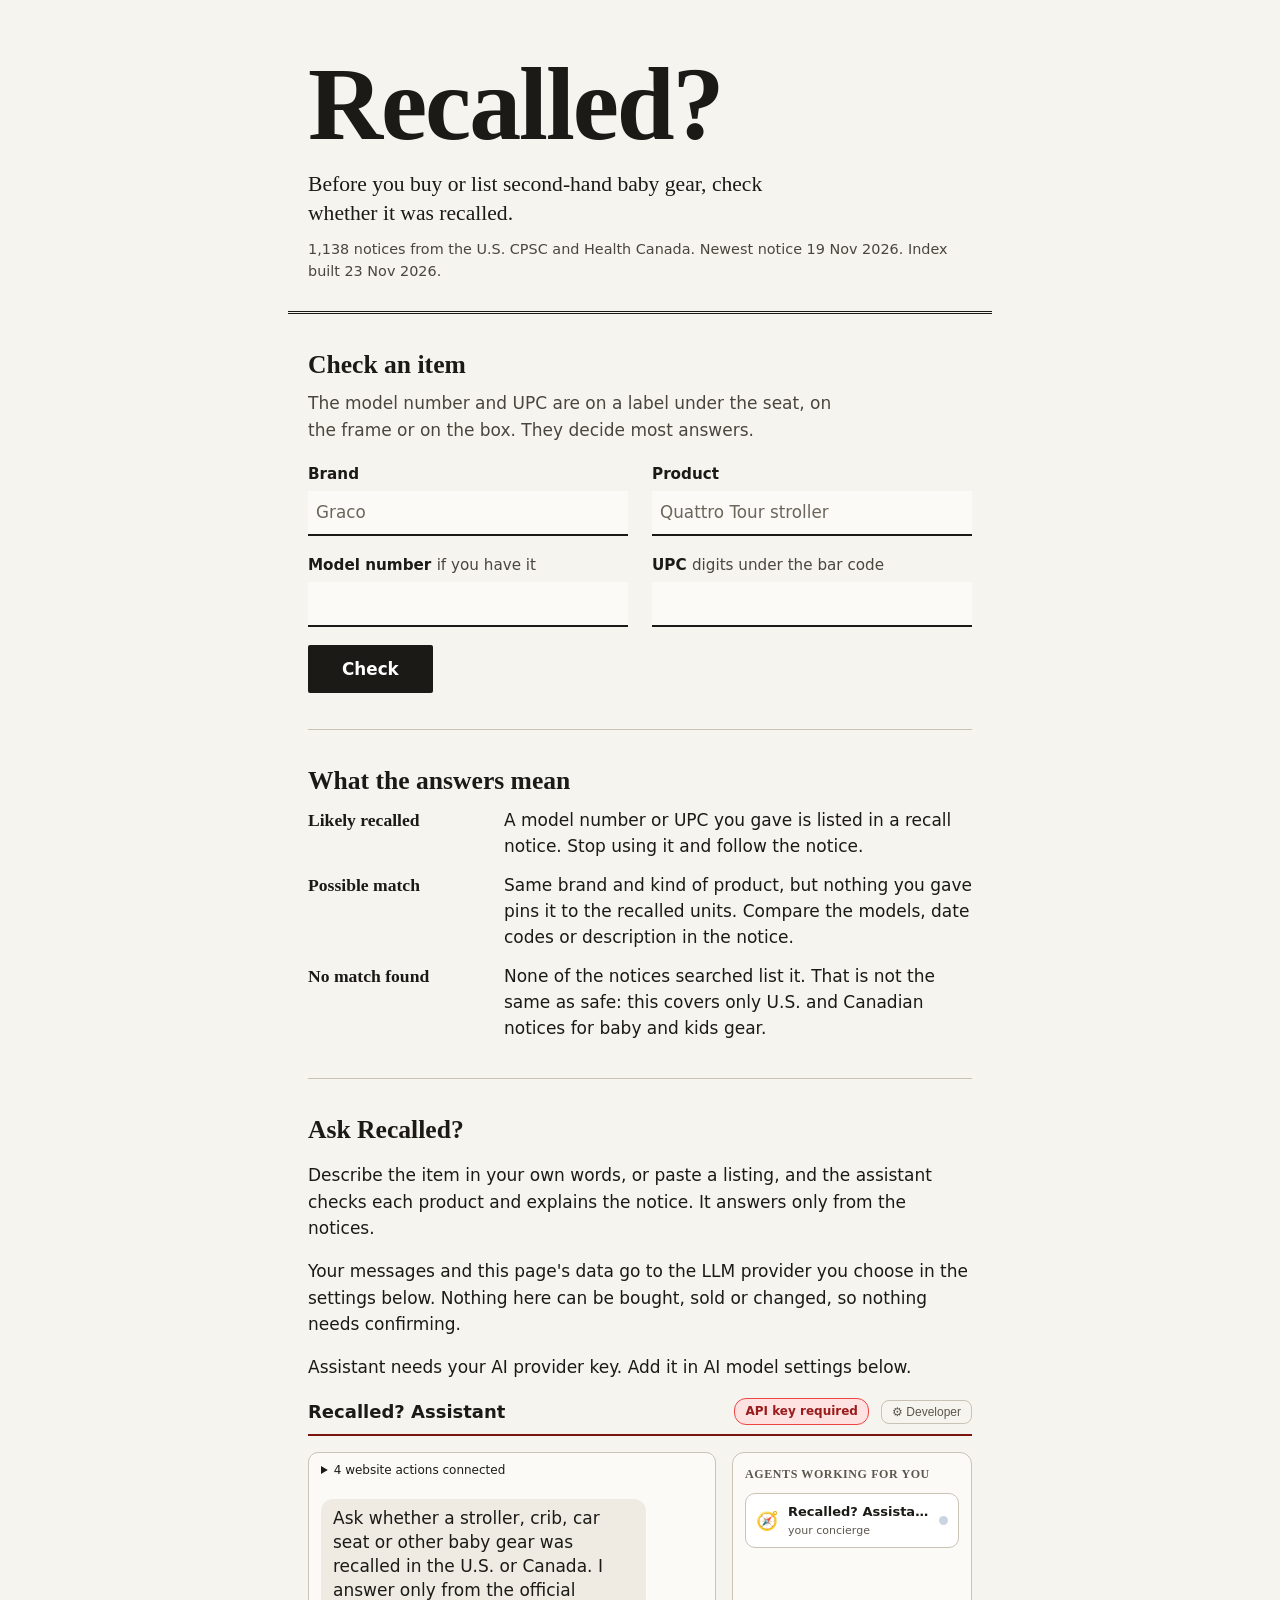
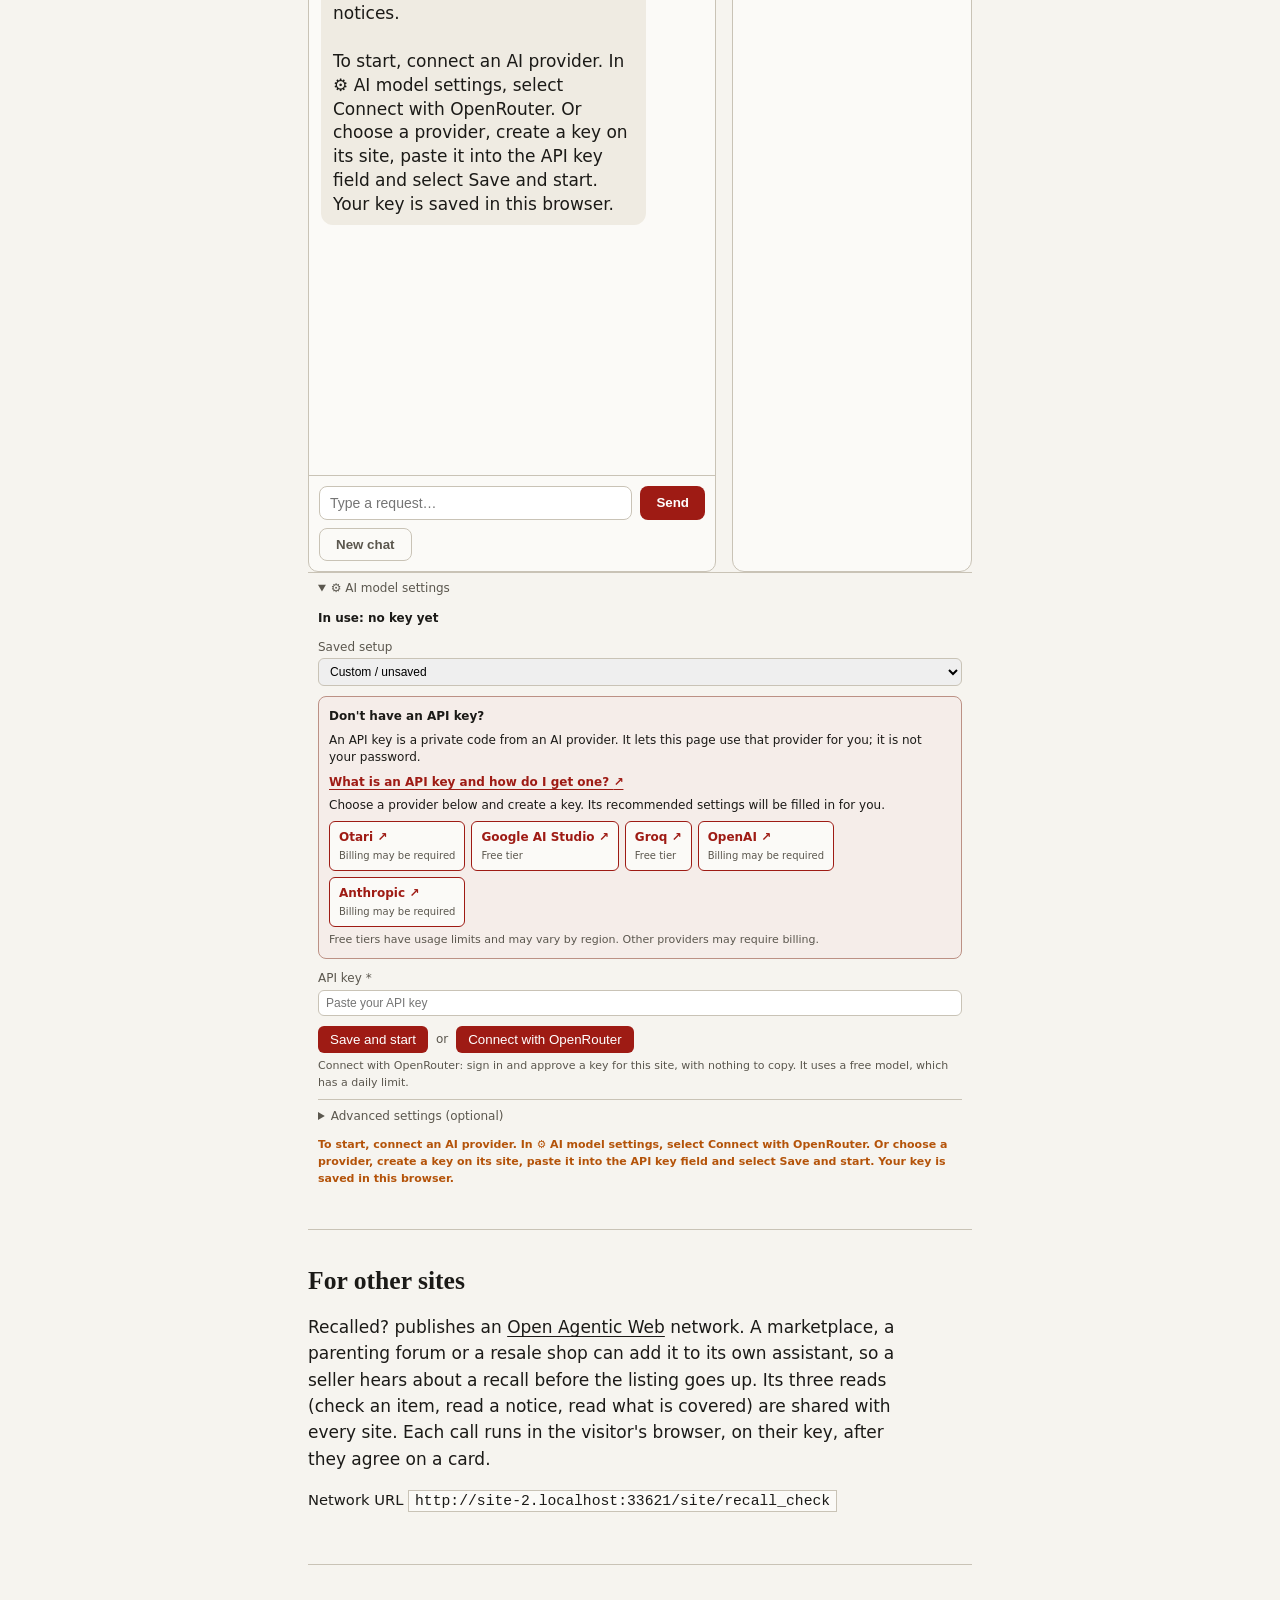
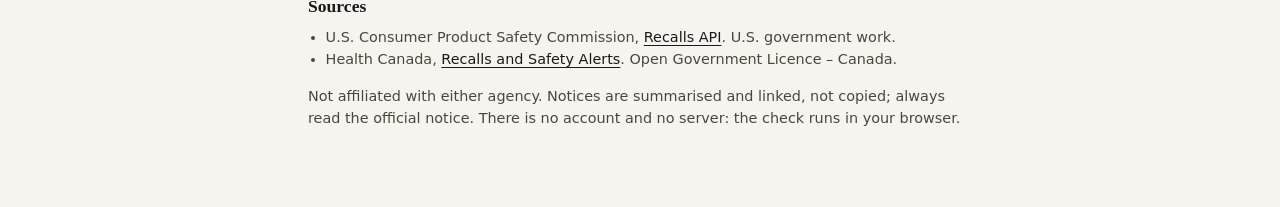
==== site/index.html @ dd5a56bc "Main site: check page, recall_check agent network, bridge shares three public reads, 16 tests" ====
<!doctype html>
<html lang="en">
<head>
  <meta charset="utf-8">
  <meta name="viewport" content="width=device-width, initial-scale=1">
  <title>Recalled? Check second-hand baby gear against official recall notices</title>
  <meta name="description" content="Before you buy or list a used stroller, crib, car seat or high chair, check it against U.S. CPSC and Health Canada recall notices. Free, no account, and any marketplace's assistant can ask it too.">
  <link rel="stylesheet" href="styles.css">
  <link rel="stylesheet" href="assistant.css">
  <link rel="icon" href="favicon.svg" type="image/svg+xml">
  <script type="module" src="js/app.js"></script>
  <script type="module" src="site.js"></script>
</head>
<body>
  <header class="masthead">
    <h1>Recalled?</h1>
    <p class="lede">Before you buy or list second-hand baby gear, check whether it was recalled.</p>
    <p class="dataline">
      <span id="data-count">1,138</span> notices from the U.S. CPSC and Health Canada.
      Newest notice <span id="data-newest">19 Nov 2026</span>. Index built <span id="data-built">23 Nov 2026</span>.
    </p>
  </header>

  <main>
    <section class="check" aria-labelledby="check-heading">
      <h2 id="check-heading">Check an item</h2>
      <p class="hint">The model number and UPC are on a label under the seat, on the frame or on the box. They decide most answers.</p>
      <form id="check-form" novalidate>
        <div class="row">
          <label for="q-brand">Brand</label>
          <input id="q-brand" name="brand" type="text" maxlength="80" autocomplete="off" placeholder="Graco">
        </div>
        <div class="row">
          <label for="q-product">Product</label>
          <input id="q-product" name="product" type="text" maxlength="120" autocomplete="off" placeholder="Quattro Tour stroller">
        </div>
        <div class="row">
          <label for="q-model">Model number <span class="opt">if you have it</span></label>
          <input id="q-model" name="model" type="text" maxlength="40" autocomplete="off" spellcheck="false">
        </div>
        <div class="row">
          <label for="q-upc">UPC <span class="opt">digits under the bar code</span></label>
          <input id="q-upc" name="upc" type="text" maxlength="20" inputmode="numeric" autocomplete="off">
        </div>
        <p id="check-error" class="error" role="alert" hidden></p>
        <button type="submit">Check</button>
      </form>
    </section>

    <section id="result" class="result" aria-labelledby="result-level" hidden>
      <h2 id="result-level" tabindex="-1">No match found</h2>
      <p id="result-meaning" class="meaning"></p>
      <ol id="result-list" class="matches"></ol>
      <p id="result-searched" class="searched"></p>
    </section>

    <section class="levels" aria-labelledby="levels-heading">
      <h2 id="levels-heading">What the answers mean</h2>
      <dl>
        <dt>Likely recalled</dt>
        <dd>A model number or UPC you gave is listed in a recall notice. Stop using it and follow the notice.</dd>
        <dt>Possible match</dt>
        <dd>Same brand and kind of product, but nothing you gave pins it to the recalled units. Compare the models, date codes or description in the notice.</dd>
        <dt>No match found</dt>
        <dd>None of the notices searched list it. That is not the same as safe: this covers only U.S. and Canadian notices for baby and kids gear.</dd>
      </dl>
    </section>

    <section id="assistant" class="assistant" aria-labelledby="assistant-heading">
      <h2 id="assistant-heading">Ask Recalled?</h2>
      <p>Describe the item in your own words, or paste a listing, and the assistant checks each product and explains the notice. It answers only from the notices.</p>
      <p class="assistant-note">Your messages and this page's data go to the LLM provider you choose in the settings below. Nothing here can be bought, sold or changed, so nothing needs confirming.</p>
      <p id="assistant-status" role="status">Connecting the assistant… If this message stays, the assistant could not load. You can still use the check above.</p>
      <div id="agent-app">
        <div data-ns-slot="header"></div>
        <div class="assistant-panels">
          <div data-ns-slot="chat"></div>
          <div data-ns-slot="agents"></div>
        </div>
        <div data-ns-slot="settings"></div>
      </div>
    </section>

    <section class="for-sites" aria-labelledby="sites-heading">
      <h2 id="sites-heading">For other sites</h2>
      <p>Recalled? publishes an <a href="https://github.com/cognizant-ai-labs/agentic-web">Open Agentic Web</a> network. A marketplace, a parenting forum or a resale shop can add it to its own assistant, so a seller hears about a recall before the listing goes up. Its three reads (check an item, read a notice, read what is covered) are shared with every site. Each call runs in the visitor's browser, on their key, after they agree on a card.</p>
      <p class="netline">Network URL <code id="network-url">recall_check</code></p>
    </section>
  </main>

  <footer class="colophon">
    <h2>Sources</h2>
    <ul>
      <li>U.S. Consumer Product Safety Commission, <a href="https://www.saferproducts.gov/RestWebServices/">Recalls API</a>. U.S. government work.</li>
      <li>Health Canada, <a href="https://open.canada.ca/data/en/dataset/d38de914-c94c-429b-8ab1-8776c31643e3">Recalls and Safety Alerts</a>. Open Government Licence – Canada.</li>
    </ul>
    <p>Not affiliated with either agency. Notices are summarised and linked, not copied; always read the official notice. There is no account and no server: the check runs in your browser.</p>
  </footer>
</body>
</html>
---- site/styles.css ----
/* Recalled? — set like a printed safety notice: one column, ruled sections, black ink and
   one red for the verdict. System fonts only, so nothing is fetched from a font host. */
:root {
  --paper: #f6f4ef;
  --sheet: #fbfaf7;
  --ink: #1b1a17;
  --ink-2: #4a463f;
  --rule: #c9c3b6;
  --red: #9e1b14;
  --amber: #7a4a00;
  --serif: "Iowan Old Style", "Palatino Linotype", Palatino, "Book Antiqua", Georgia, serif;
  --sans: -apple-system, "Segoe UI", system-ui, Roboto, "Helvetica Neue", Arial, sans-serif;
  --mono: ui-monospace, "Cascadia Mono", Consolas, Menlo, monospace;
  --measure: 44rem;
}

* { box-sizing: border-box; }

html { background: var(--paper); color: var(--ink); }

body {
  margin: 0;
  font: 400 1.0625rem/1.55 var(--sans);
  background: var(--paper);
}

a { color: var(--ink); text-decoration-thickness: 1px; text-underline-offset: 3px; }
a:hover { color: var(--red); }

h1, h2, h3 { font-family: var(--serif); font-weight: 700; margin: 0; }

.masthead, main, .colophon {
  max-width: var(--measure);
  margin: 0 auto;
  padding-inline: 20px;
}

/* Masthead: the notice heading. */
.masthead { padding-top: 56px; padding-bottom: 28px; border-bottom: 3px double var(--ink); }
.kicker {
  margin: 0 0 6px;
  font: 600 0.78rem/1.2 var(--sans);
  letter-spacing: 0.08em;
  text-transform: uppercase;
  color: var(--ink-2);
}
.masthead h1 { font-size: clamp(3.4rem, 13vw, 6.5rem); line-height: 0.92; letter-spacing: -0.02em; }
.lede { margin: 18px 0 10px; font: 400 1.35rem/1.35 var(--serif); max-width: 32rem; }
.dataline { margin: 0; font-size: 0.9rem; color: var(--ink-2); }

main > section { padding: 36px 0; border-bottom: 1px solid var(--rule); }
main h2 { font-size: 1.6rem; line-height: 1.2; margin-bottom: 10px; }
.hint { margin: 0 0 20px; color: var(--ink-2); max-width: 34rem; }

/* Form: ruled fields, like a form you fill in by hand. */
#check-form { display: grid; grid-template-columns: 1fr 1fr; gap: 18px 24px; }
.row { display: flex; flex-direction: column; gap: 4px; }
.row label { font-weight: 600; font-size: 0.95rem; }
.opt { font-weight: 400; color: var(--ink-2); }
.row input {
  font: 400 1.05rem/1.4 var(--sans);
  color: var(--ink);
  background: var(--sheet);
  border: 0;
  border-bottom: 2px solid var(--ink);
  border-radius: 0;
  padding: 10px 8px;
  min-height: 44px;
}
.row input::placeholder { color: #6b665c; }
.row input:focus-visible { outline: 3px solid var(--red); outline-offset: 2px; }
#q-model, #q-upc { font-family: var(--mono); letter-spacing: 0.02em; }
.error { grid-column: 1 / -1; margin: 0; color: var(--red); font-weight: 600; }
#check-form button {
  grid-column: 1 / -1;
  justify-self: start;
  font: 700 1.05rem/1 var(--sans);
  color: #fff;
  background: var(--ink);
  border: 0;
  border-radius: 2px;
  padding: 14px 34px;
  min-height: 48px;
  cursor: pointer;
}
#check-form button:hover { background: var(--red); }
#check-form button:focus-visible { outline: 3px solid var(--red); outline-offset: 3px; }

/* Result: the verdict is the largest thing on the page once it exists. */
.result h2 {
  font-size: clamp(2.2rem, 8vw, 3.4rem);
  line-height: 1;
  text-transform: uppercase;
  letter-spacing: 0.01em;
}
.result h2:focus { outline: none; }
.result[data-level="likely"] h2 { color: var(--red); }
.result[data-level="possible"] h2 { color: var(--amber); }
.result[data-level="none"] h2 { color: var(--ink); }
.meaning { font: 400 1.15rem/1.45 var(--serif); margin: 12px 0 8px; max-width: 36rem; }
.searched { font-size: 0.88rem; color: var(--ink-2); margin: 16px 0 0; }

.matches { list-style: none; margin: 18px 0 0; padding: 0; }
.match { background: var(--sheet); border: 1px solid var(--rule); border-left: 6px solid var(--rule); padding: 18px 20px; margin-bottom: 14px; }
.match-likely { border-left-color: var(--red); }
.match-possible { border-left-color: var(--amber); }
.match-meta { margin: 0 0 6px; font-size: 0.8rem; letter-spacing: 0.06em; text-transform: uppercase; color: var(--ink-2); font-weight: 600; }
.match h3 { font-size: 1.2rem; line-height: 1.3; }
.match-why { margin: 6px 0 12px; font-style: italic; font-family: var(--serif); }
.match dl { display: grid; grid-template-columns: 8.5rem 1fr; gap: 6px 14px; margin: 0 0 12px; font-size: 0.95rem; }
.match dt { font-weight: 600; }
.match dd { margin: 0; overflow-wrap: anywhere; }
.match a { font-weight: 600; }

/* What the answers mean. */
.levels dl { margin: 0; display: grid; grid-template-columns: 11rem 1fr; gap: 12px 20px; }
.levels dt { font-family: var(--serif); font-weight: 700; font-size: 1.1rem; }
.levels dd { margin: 0; }

.for-sites p { max-width: 38rem; }
.netline { font-size: 0.92rem; }
.netline code { font-family: var(--mono); background: var(--sheet); border: 1px solid var(--rule); padding: 2px 6px; overflow-wrap: anywhere; }

.colophon { padding-top: 28px; padding-bottom: 64px; font-size: 0.9rem; color: var(--ink-2); }
.colophon h2 { font-size: 1.1rem; color: var(--ink); margin-bottom: 6px; }
.colophon ul { padding-left: 1.1rem; margin: 0 0 12px; }

@media (max-width: 640px) {
  .masthead { padding-top: 36px; }
  #check-form { grid-template-columns: 1fr; }
  .match dl, .levels dl { grid-template-columns: 1fr; gap: 2px; }
  .match dd, .levels dd { margin-bottom: 8px; }
  .assistant-panels { grid-template-columns: 1fr; }
}
---- site/assistant.css ----
/* Assistant layout. Append to the site's stylesheet and set the colors to the site's palette. */
.assistant { margin-top: 0; }

/* The runtime reads these variables for its chat, settings and agent panels.
   The chat background below also uses --ns-bg. White text sits on --ns-primary (the
   visitor's messages, Send, and the chat form and settings buttons) and on --ns-accent
   (Send while a turn is steered), so give both at least 4.5:1 contrast with white.
   --ns-accent also underlines the chat header. */
#agent-app {
  --ns-font: var(--sans);
  --ns-bg: #fbfaf7;
  --ns-fg: #1b1a17;
  --ns-primary: #9e1b14;
  --ns-accent: #7a140f;
  --ns-border: #c9c3b6;
  --ns-panelbg: #fbfaf7;
  --ns-msgbg: #efebe2;
  --ns-muted: #5b574e;
}

.assistant-panels {
  display: grid;
  grid-template-columns: minmax(0, 1fr) 240px;
  gap: 16px;
  margin-top: 16px;
}

/* Set the height once the runtime has mounted the chat, so a failed load leaves no
   empty box. */
#agent-app.ns-composed-app [data-ns-slot="chat"] { height: 720px; }
/* The runtime gives the chat no background of its own. Keep --ns-msgbg different from
   --ns-bg, or bot replies lose their bubble. */
#agent-app .ns-chat { background: var(--ns-bg); }

/* Site-wide form rules often stretch the runtime's own controls. Undo them here. */
#agent-app input[type="checkbox"],
#agent-app input[type="radio"] { width: auto; }
#agent-app .ns-header { flex-wrap: wrap; }
/* Site label rules add margins and bold text, and the inputs inside the labels inherit
   the weight. */
#agent-app .ns-settings-body label { margin: 4px 0; font-weight: 400; }
/* Chat forms label radio groups with a legend, so site legend fonts would reach them. */
#agent-app .ns-w-label { font-family: inherit; }
/* Site label rules add margins to chat form fields and make their options bold. */
#agent-app .ns-widget label { margin: 0; }
#agent-app .ns-w-radio label,
#agent-app .ns-w-multi label,
#agent-app .ns-w-toggle { font-weight: 400; }
/* The runtime sizes radio and multi-choice options but not the checkbox label. */
#agent-app .ns-w-toggle { font-size: 13px; }
/* The runtime spaces its buttons with gap. A site's button margin pushes Send below the input. */
#agent-app button { margin: 0; }
/* Chat choices are buttons with a light background. A site's button color can hide their
   titles. */
#agent-app .ns-w-choice { color: var(--ns-fg); }
/* A site's button:hover background also reaches the runtime's plain buttons, behind
   their dark text. Keep the runtime's own backgrounds. */
#agent-app .ns-devtoggle:not(.on):hover,
#agent-app .ns-modal-close:hover { background: transparent; }
#agent-app .ns-w-choice:disabled:hover { background: #fafbfc; }
/* The runtime's message rule hides the partner consent card's own background, and its
   Decline label then has too little contrast. */
#agent-app .ns-consent { background: #fffbeb; }
/* While a consent card waits, the status line above it already says "Contacting", though
   nothing has been sent. Hide it until the visitor answers. */
#agent-app .ns-msgs:has(.ns-consent-actions) > .ns-turn-status { display: none; }
/* Long links in a reply would run out of the bubble on a phone. "anywhere" would also
   let the consent card's buttons shrink and split their labels. */
#agent-app .ns-msg { overflow-wrap: break-word; }
/* On a phone the consent card is too narrow for its three buttons in one row, and
   "Always allow" breaks onto two lines. Keep each label whole and wrap the row. */
#agent-app .ns-consent-actions { flex-wrap: wrap; }
#agent-app .ns-consent-actions button { white-space: nowrap; }

/* site.js and the runtime add their confirmation dialogs to <body>, outside #agent-app.
   Site h2 rules reach the heading, and the two buttons touch. A right margin keeps
   wrapped buttons lined up on the left. */
body > dialog h2 { margin: 0 0 12px; font: 700 1.25em system-ui, sans-serif; }
body > dialog button { margin-right: 8px; }
/* site.js's dialog: the details in two columns, and a plain decline button, so the two
   choices do not look the same. */
.assistant-review { max-width: 640px; width: 85%; max-height: 85vh; overflow: auto; border: 1px solid #888; border-radius: 12px; padding: 24px; font: 16px system-ui, sans-serif; }
.assistant-review dl { display: grid; grid-template-columns: fit-content(40%) 1fr; gap: 4px 16px; margin: 12px 0; }
.assistant-review dt { font-weight: 600; }
.assistant-review dd { margin: 0; overflow-wrap: anywhere; }
.assistant-review details { margin: 12px 0; }
.assistant-review pre { white-space: pre-wrap; overflow-wrap: anywhere; }
.assistant-review .assistant-decline { background: transparent; color: inherit; border: 1px solid currentColor; }

@media (max-width: 760px) {
  .assistant-panels { grid-template-columns: 1fr; }
  /* On a phone, each detail goes under its label, so an email is not split. */
  .assistant-review dl { grid-template-columns: 1fr; gap: 0; }
  .assistant-review dd { margin-bottom: 8px; }
}
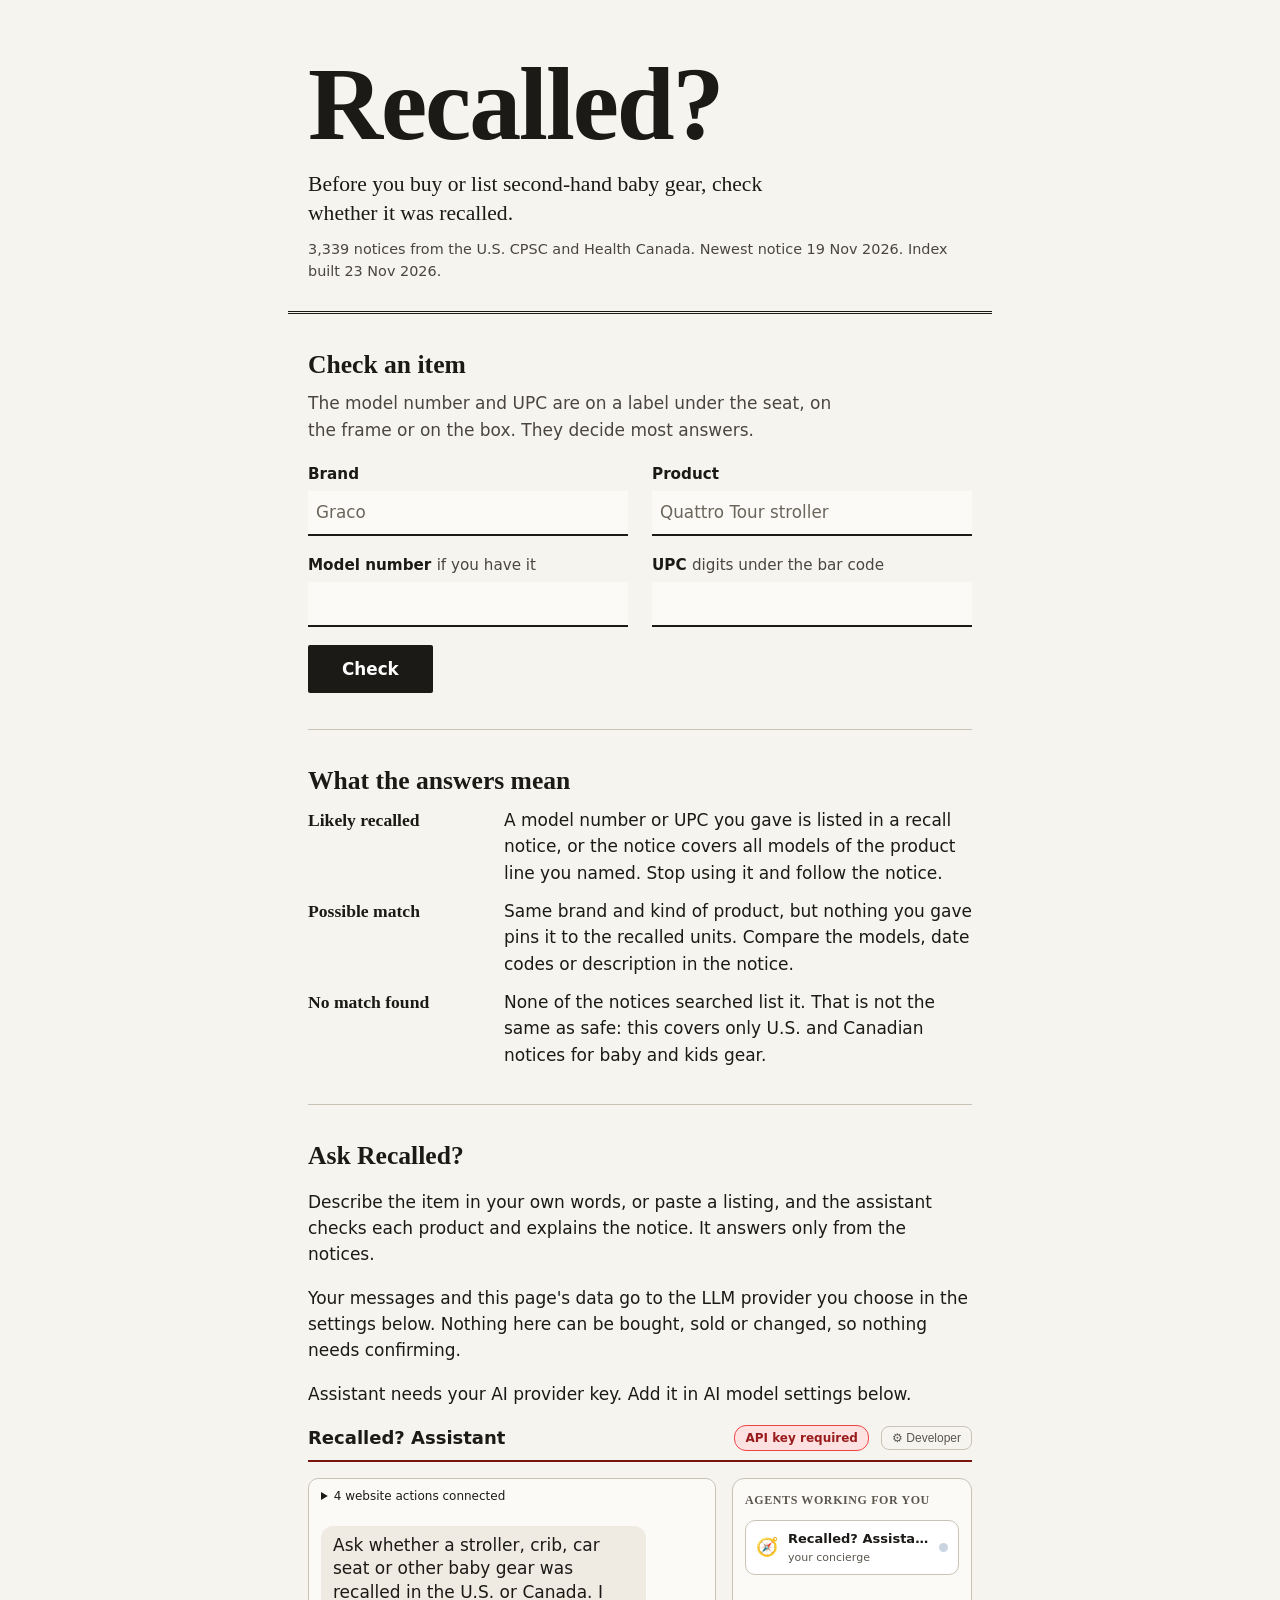
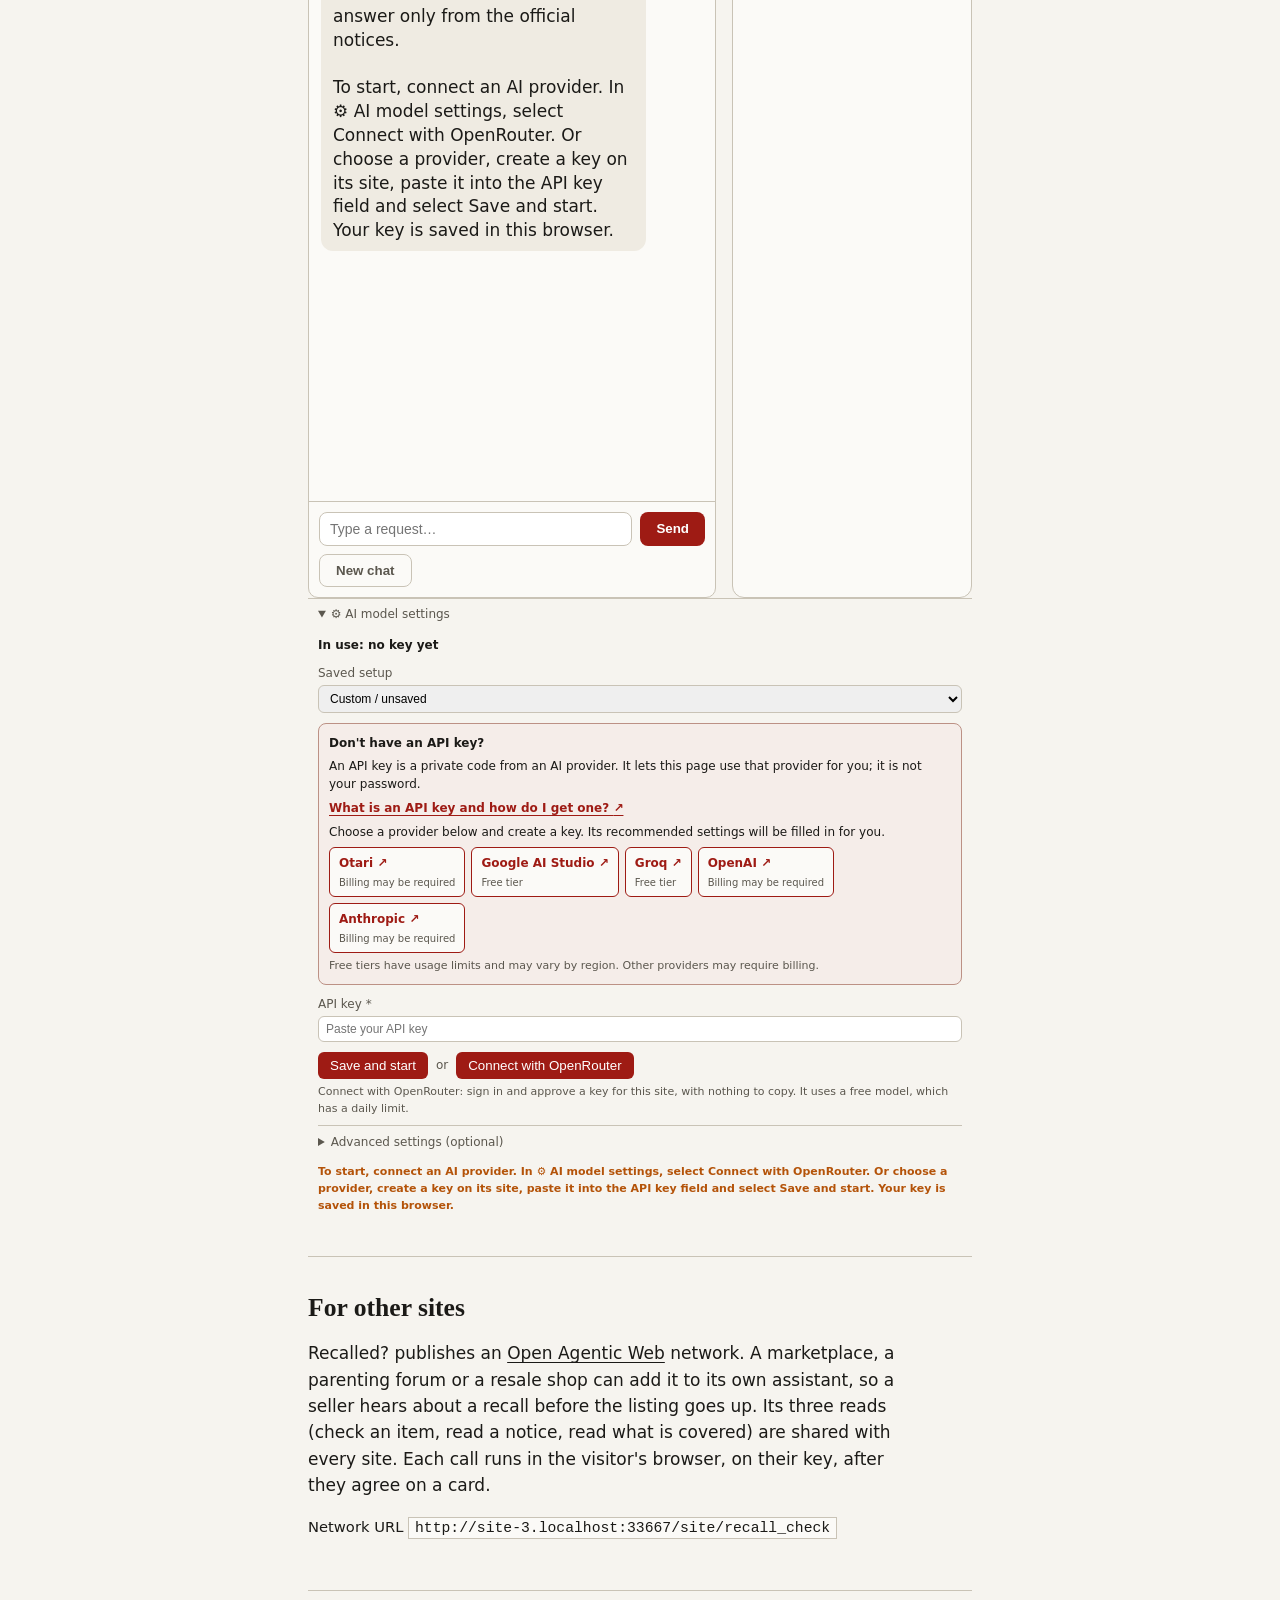
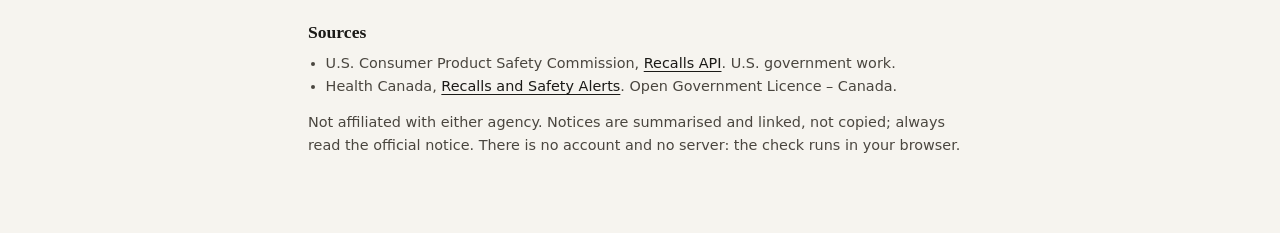
==== commit 4bd2bc0f: "Hand-Me-Down Market demo calls Recalled? as a partner; all-models rule; daily data workflow; 39 test" ====
--- a/site/index.html
+++ b/site/index.html
@@ -16,7 +16,7 @@
     <h1>Recalled?</h1>
     <p class="lede">Before you buy or list second-hand baby gear, check whether it was recalled.</p>
     <p class="dataline">
-      <span id="data-count">1,138</span> notices from the U.S. CPSC and Health Canada.
+      <span id="data-count">3,339</span> notices from the U.S. CPSC and Health Canada.
       Newest notice <span id="data-newest">19 Nov 2026</span>. Index built <span id="data-built">23 Nov 2026</span>.
     </p>
   </header>
@@ -58,7 +58,7 @@
       <h2 id="levels-heading">What the answers mean</h2>
       <dl>
         <dt>Likely recalled</dt>
-        <dd>A model number or UPC you gave is listed in a recall notice. Stop using it and follow the notice.</dd>
+        <dd>A model number or UPC you gave is listed in a recall notice, or the notice covers all models of the product line you named. Stop using it and follow the notice.</dd>
         <dt>Possible match</dt>
         <dd>Same brand and kind of product, but nothing you gave pins it to the recalled units. Compare the models, date codes or description in the notice.</dd>
         <dt>No match found</dt>
